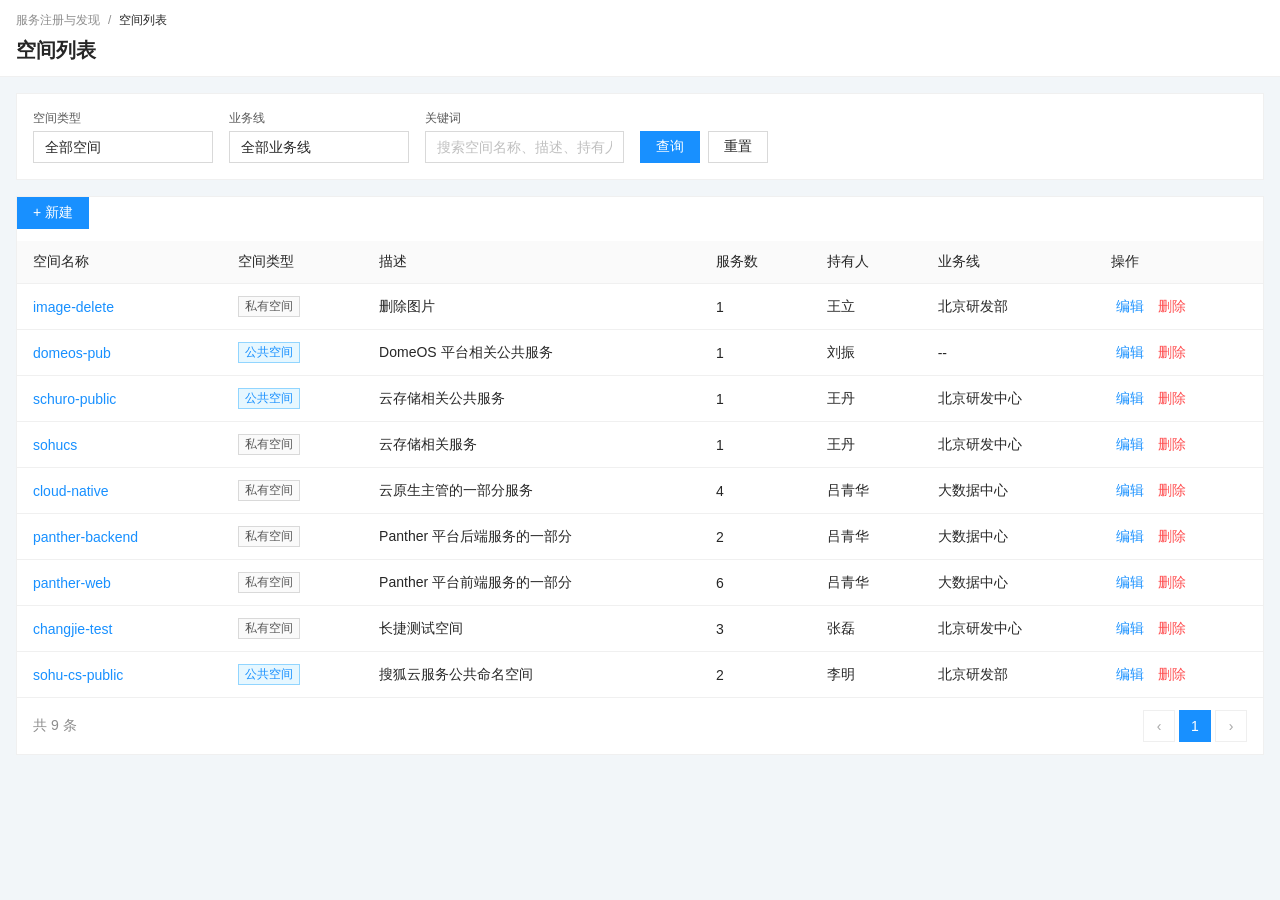
==== prototype/page/namespace/namespace-list.html @ 2cbe524a "init: upload SRSD project" ====
<!DOCTYPE html>
<html lang="zh-CN">
<head>
  <meta charset="UTF-8" />
  <meta name="viewport" content="width=device-width, initial-scale=1.0" />
  <title>命名空间 - 服务注册与发现</title>
  <link rel="stylesheet" href="../../css/base.css" />
  <style>
    .type-tag { font-size: 12px; padding: 1px 6px; border-radius: 0; border: 1px solid; display: inline-block; }
    .type-public { color: #1890ff; background: #e6f7ff; border-color: #91d5ff; }
    .type-private { color: rgba(0,0,0,0.65); background: #fafafa; border-color: #d9d9d9; }
  </style>
</head>
<body>
  <div class="toast-list"></div>
  <div id="confirm-overlay" class="confirm-overlay" style="display:none" onclick="if(event.target===this)closeConfirm()">
    <div class="confirm-box">
      <div class="confirm-title"><span>⚠️</span><span id="confirm-title">操作确认</span></div>
      <div class="confirm-content" id="confirm-content"></div>
      <div class="confirm-actions">
        <button class="btn btn-default" onclick="closeConfirm()">取消</button>
        <button class="btn btn-danger" onclick="confirmOk()">确定</button>
      </div>
    </div>
  </div>
<main class="main-content">
      <div class="page-header">
        <nav class="breadcrumb">
          <span>服务注册与发现</span><span class="sep">/</span><span class="current">空间列表</span>
        </nav>
        <div class="page-title-row">
          <h2 class="page-title">空间列表</h2>
        </div>
      </div>

      <div class="content-body">
        <div class="search-bar">
          <div class="search-item">
            <label>空间类型</label>
            <select id="search-type" class="ant-select">
              <option value="">全部空间</option>
              <option value="public">公共空间</option>
              <option value="private">私有空间</option>
            </select>
          </div>
          <div class="search-item">
            <label>业务线</label>
            <select id="search-bizline" class="ant-select">
              <option value="">全部业务线</option>
              <option value="北京研发部">北京研发部</option>
              <option value="北京研发中心">北京研发中心</option>
              <option value="大数据中心">大数据中心</option>
            </select>
          </div>
          <div class="search-item">
            <label>关键词</label>
            <input id="search-kw" class="ant-input" placeholder="搜索空间名称、描述、持有人" onkeyup="if(event.key==='Enter')handleSearch()" />
          </div>
          <div class="search-actions">
            <button class="btn btn-primary" onclick="handleSearch()">查询</button>
            <button class="btn btn-default" onclick="handleReset()">重置</button>
          </div>
        </div>

        <div class="ant-card">
          <div style="display:flex;align-items:center;margin-bottom:12px">
            <button class="btn btn-primary" onclick="openCreateModal()">+ 新建</button>
          </div>
          <table class="ant-table" style="width:100%">
            <thead>
              <tr>
                <th>空间名称</th>
                <th>空间类型</th>
                <th>描述</th>
                <th>服务数</th>
                <th>持有人</th>
                <th>业务线</th>
                <th>操作</th>
              </tr>
            </thead>
            <tbody id="table-body"></tbody>
          </table>
          <div class="table-footer">
            <span id="page-total" class="pagination-total"></span>
            <div id="pagination" class="ant-pagination"></div>
          </div>
        </div>
      </div>
    </main>
  </div>

  <div id="ns-modal" class="modal-overlay" style="display:none" onclick="if(event.target===this)closeNsModal()">
    <div class="ant-modal">
      <div class="modal-header">
        <span id="modal-title" class="modal-title">新建空间</span>
        <button class="modal-close" onclick="closeNsModal()">×</button>
      </div>
      <div class="modal-body">
        <div class="form-item">
          <label class="form-label required">空间名称</label>
          <div class="form-control">
            <input id="form-name" class="ant-input" placeholder="以小写字母开头，可包含小写字母、数字和连字符" />
            <div id="error-name" class="form-error-msg" style="display:none"></div>
            <div class="form-hint">以小写字母开头，可包含小写字母、数字和连字符，不能以连字符结尾</div>
          </div>
        </div>
        <div class="form-item">
          <label class="form-label required">空间类型</label>
          <div class="form-control">
            <select id="form-type" class="ant-select">
              <option value="">请选择</option>
              <option value="public">公共空间</option>
              <option value="private">私有空间</option>
            </select>
            <div id="error-type" class="form-error-msg" style="display:none"></div>
          </div>
        </div>
        <div class="form-item">
          <label class="form-label">空间描述</label>
          <div class="form-control">
            <textarea id="form-desc" class="ant-input" rows="3" placeholder="请输入空间描述（选填）"></textarea>
          </div>
        </div>
      </div>
      <div class="modal-footer">
        <button class="btn btn-default" onclick="closeNsModal()">取消</button>
        <button class="btn btn-primary" onclick="submitNsModal()">确定</button>
      </div>
    </div>

<script src="../../data/namespaces.js"></script>
<script src="../../js/common.js"></script>
<script>
const PAGE_SIZE = 10;
let currentPage = 1;
let editingId = null;
let activeFilter = { type: '', bizline: '', kw: '' };


const { load, save } = useStorage('srsd_namespaces', SEED_NAMESPACES);
let list = load();

function getFilteredList() {
  return list.filter(item => {
    const typeOk    = !activeFilter.type    || item.type === activeFilter.type;
    const bizlineOk = !activeFilter.bizline || item.bizline === activeFilter.bizline;
    const kwOk      = !activeFilter.kw      || item.name.includes(activeFilter.kw) || item.desc.includes(activeFilter.kw) || item.owner.includes(activeFilter.kw);
    return typeOk && bizlineOk && kwOk;
  });
}

function getPagedList(filtered) {
  const start = (currentPage - 1) * PAGE_SIZE;
  return filtered.slice(start, start + PAGE_SIZE);
}

function renderTable() {
  const filtered = getFilteredList();
  const paged = getPagedList(filtered);
  const tbody = document.getElementById('table-body');
  document.getElementById('page-total').textContent = `共 ${filtered.length} 条`;

  if (paged.length === 0) {
    tbody.innerHTML = '<tr><td colspan="7"><div class="empty-table">暂无数据</div></td></tr>';
    return;
  }
  tbody.innerHTML = paged.map(row => `
    <tr data-id="${escHtml(row.id)}">
      <td><a href="#">${escHtml(row.name)}</a></td>
      <td><span class="type-tag ${row.type === 'public' ? 'type-public' : 'type-private'}">${row.type === 'public' ? '公共空间' : '私有空间'}</span></td>
      <td>${escHtml(row.desc || '--')}</td>
      <td>${escHtml(String(row.serviceCount))}</td>
      <td>${escHtml(row.owner)}</td>
      <td>${escHtml(row.bizline || '--')}</td>
      <td>
        <button class="btn btn-link" data-action="edit" data-id="${escHtml(row.id)}">编辑</button>
        <button class="btn btn-link danger" data-action="delete" data-id="${escHtml(row.id)}">删除</button>
      </td>
    </tr>
  `).join('');
  renderPagination(filtered.length);
}

function renderPagination(total) {
  const totalPages = Math.max(1, Math.ceil(total / PAGE_SIZE));
  let html = `<button class="page-btn" ${currentPage === 1 ? 'disabled' : ''} data-page="${currentPage - 1}">‹</button>`;
  for (let p = 1; p <= totalPages; p++) {
    html += `<button class="page-btn ${p === currentPage ? 'active' : ''}" data-page="${p}">${p}</button>`;
  }
  html += `<button class="page-btn" ${currentPage >= totalPages ? 'disabled' : ''} data-page="${currentPage + 1}">›</button>`;
  document.getElementById('pagination').innerHTML = html;
}

document.getElementById('table-body').addEventListener('click', e => {
  const btn = e.target.closest('[data-action]');
  if (!btn) return;
  const id = btn.dataset.id;
  if (btn.dataset.action === 'edit') openEditModal(id);
  if (btn.dataset.action === 'delete') handleConfirmDelete(id);
});

document.getElementById('pagination').addEventListener('click', e => {
  const btn = e.target.closest('[data-page]');
  if (!btn || btn.disabled) return;
  const filtered = getFilteredList();
  const totalPages = Math.max(1, Math.ceil(filtered.length / PAGE_SIZE));
  const p = Number(btn.dataset.page);
  if (p >= 1 && p <= totalPages) { currentPage = p; renderTable(); }
});

function handleSearch() {
  activeFilter.type    = document.getElementById('search-type').value;
  activeFilter.bizline = document.getElementById('search-bizline').value;
  activeFilter.kw      = document.getElementById('search-kw').value.trim();
  currentPage = 1;
  renderTable();
}

function handleReset() {
  document.getElementById('search-type').value    = '';
  document.getElementById('search-bizline').value = '';
  document.getElementById('search-kw').value      = '';
  activeFilter = { type: '', bizline: '', kw: '' };
  currentPage = 1;
  renderTable();
}

function openCreateModal() {
  editingId = null;
  document.getElementById('modal-title').textContent = '新建空间';
  document.getElementById('form-name').value = '';
  document.getElementById('form-name').disabled = false;
  document.getElementById('form-type').value = '';
  document.getElementById('form-desc').value = '';
  setFieldError('name', '');
  setFieldError('type', '');
  openModal(document.getElementById('ns-modal'));
}

function openEditModal(id) {
  const row = list.find(r => r.id === id);
  if (!row) return;
  editingId = id;
  document.getElementById('modal-title').textContent = '编辑空间';
  document.getElementById('form-name').value = row.name;
  document.getElementById('form-name').disabled = true;
  document.getElementById('form-type').value = row.type;
  document.getElementById('form-desc').value = row.desc || '';
  setFieldError('name', '');
  setFieldError('type', '');
  openModal(document.getElementById('ns-modal'));
}

function closeNsModal() {
  closeModal(document.getElementById('ns-modal'));
}

function setFieldError(field, msg) {
  const errEl   = document.getElementById(`error-${field}`);
  const inputEl = document.getElementById(`form-${field}`);
  errEl.textContent   = msg;
  errEl.style.display = msg ? 'block' : 'none';
  if (inputEl) inputEl.classList.toggle('error', !!msg);
}

function validateName(val) {
  if (!val.trim()) return '空间名称不能为空';
  if (!/^[a-z][a-z0-9-]*[a-z0-9]$/.test(val) && !/^[a-z]$/.test(val)) return '以小写字母开头，可包含小写字母、数字和连字符，不能以连字符结尾';
  return '';
}

function submitNsModal() {
  const name = document.getElementById('form-name').value.trim();
  const type = document.getElementById('form-type').value;
  const desc = document.getElementById('form-desc').value.trim();

  let valid = true;
  if (!editingId) {
    const nameErr = validateName(name);
    setFieldError('name', nameErr);
    if (nameErr) valid = false;
  }
  if (!type) { setFieldError('type', '请选择空间类型'); valid = false; } else { setFieldError('type', ''); }
  if (!valid) return;

  if (editingId) {
    const item = list.find(r => r.id === editingId);
    if (item) Object.assign(item, { type, desc, updatedAt: now() });
    save(list);
    showToast('编辑成功');
  } else {
    if (list.find(r => r.name === name)) { setFieldError('name', '空间名称已存在'); return; }
    list.unshift({ id: genId(), name, type, desc, serviceCount: 0, owner: '吕青华', bizline: '大数据中心', createdAt: now(), updatedAt: now() });
    save(list);
    currentPage = 1;
    showToast('创建成功');
  }
  closeNsModal();
  renderTable();
}

function handleConfirmDelete(id) {
  const row = list.find(r => r.id === id);
  confirm2(`确认删除命名空间「${row?.name}」？删除后无法恢复。`, () => {
    list = list.filter(r => r.id !== id);
    save(list);
    renderTable();
    showToast('删除成功');
  });
}

renderTable();
</script>
</body>
</html>
---- prototype/css/base.css ----
/* ===== Design Tokens (CSS Variables) ===== */
:root {
  /* 主色 */
  --color-primary:        #1890ff;
  --color-primary-hover:  #40a9ff;
  --color-primary-bg:     #e6f7ff;
  --color-primary-border: #91d5ff;

  /* 成功色 */
  --color-success:        #52c41a;
  --color-success-bg:     #f6ffed;
  --color-success-border: #b7eb8f;

  /* 警告色 */
  --color-warning:        #faad14;
  --color-warning-bg:     #fffbe6;
  --color-warning-border: #ffe58f;

  /* 错误/危险色 */
  --color-error:          #ff4d4f;
  --color-error-hover:    #ff7875;
  --color-error-bg:       #fff2f0;
  --color-error-border:   #ffccc7;

  /* 文字色 */
  --text-primary:     rgba(0, 0, 0, 0.85);
  --text-secondary:   rgba(0, 0, 0, 0.65);
  --text-hint:        rgba(0, 0, 0, 0.45);
  --text-placeholder: rgba(0, 0, 0, 0.25);

  /* 背景色 */
  --bg-page:         #f2f6f9;
  --bg-card:         #fff;
  --bg-table-header: #fafafa;

  /* 边框/分割线 */
  --border-base:    #d9d9d9;
  --border-divider: #f0f0f0;

  /* 侧边栏 */
  --sider-width:       200px;
  --sider-bg:          #001529;
  --sider-text:        rgba(255, 255, 255, 0.65);
  --sider-text-hover:  #fff;
  --sider-hover-bg:    rgba(255, 255, 255, 0.08);
  --sider-group-text:  rgba(255, 255, 255, 0.35);
  --sider-active-bg:   #1890ff;
  --sider-active-text: #fff;

  /* 遮罩/阴影 */
  --overlay-bg:   rgba(0, 0, 0, 0.45);
  --shadow-base:  0 3px 6px rgba(0, 0, 0, 0.12);
  --shadow-popup: 0 6px 16px rgba(0, 0, 0, 0.12);

  /* 布局尺寸 */
  --header-height:   48px;
  --content-padding: 16px;
  --base-gap:        8px;
  --grid-gutter:     16px;

  /* 组件尺寸 */
  --btn-height:       32px;
  --btn-sm-height:    24px;
  --input-height:     32px;
  --menu-item-height: 40px;
  --modal-width:      520px;
  --confirm-width:    416px;
  --toast-top:        56px;

  /* 圆角（全部为 0，符合 Panther 平台规范） */
  --radius: 0;
}

/* ===== Reset ===== */
*, *::before, *::after { box-sizing: border-box; margin: 0; padding: 0; }

body {
  font-family: "PingFangSC", "helvetica neue", "hiragino sans gb", "arial",
               "microsoft yahei ui", "microsoft yahei", "simsun", "sans-serif";
  font-size: 14px;
  color: var(--text-primary);
  background: var(--bg-page);
}

a { color: var(--color-primary); text-decoration: none; }
a:hover { color: var(--color-primary-hover); }

/* ===== Wrapper ===== */
/* Panther 平台已提供固定 48px 顶部导航，.wrapper 预留偏移 */
.wrapper {
  margin-top: var(--header-height);
  min-height: calc(100vh - var(--header-height));
  display: flex;
  flex-direction: column;
}

/* ===== Layout ===== */
.layout-body { display: flex; flex: 1; min-height: 0; }

/* ===== Sider ===== */
.sider {
  width: var(--sider-width);
  background: var(--sider-bg);
  flex-shrink: 0;
  overflow-y: auto;
}

.sider-title {
  height: 49px;
  display: flex;
  align-items: center;
  padding: 0 16px;
  color: #fff;
  font-size: 14px;
  font-weight: 500;
  border-bottom: 1px solid hsla(0, 0%, 100%, 0.45);
  white-space: nowrap;
  overflow: hidden;
  text-overflow: ellipsis;
}

.side-menu { list-style: none; padding: var(--base-gap) 0; }

.menu-item a {
  display: flex;
  align-items: center;
  gap: var(--base-gap);
  padding: 0 16px;
  height: var(--menu-item-height);
  color: var(--sider-text);
  cursor: pointer;
  transition: color 0.2s, background 0.2s;
  text-decoration: none;
}

.menu-item a:hover { color: var(--sider-text-hover); background: var(--sider-hover-bg); }
.menu-item.active a { color: var(--sider-active-text); background: var(--sider-active-bg); }

.menu-group-title {
  padding: 16px 16px 4px;
  font-size: 11px;
  color: var(--sider-group-text);
  text-transform: uppercase;
  letter-spacing: 0.5px;
}

/* ===== Collapsible Menu Group ===== */
.menu-group-header {
  display: flex;
  align-items: center;
  justify-content: space-between;
  padding: 0 16px;
  height: var(--menu-item-height);
  color: var(--sider-text);
  cursor: pointer;
  transition: color 0.2s, background 0.2s;
  user-select: none;
}

.menu-group-header span:first-child {
  display: flex;
  align-items: center;
  gap: 6px;
}

.menu-icon { font-size: 14px; }

.menu-group-header:hover {
  color: var(--sider-text-hover);
  background: var(--sider-hover-bg);
}

.menu-group.expanded > .menu-group-header,
.menu-group.has-active > .menu-group-header {
  color: var(--sider-text-hover);
}

.menu-arrow {
  font-size: 12px;
  color: var(--sider-text);
  transition: transform 0.2s;
  flex-shrink: 0;
  line-height: 1;
}

.menu-group.expanded > .menu-group-header .menu-arrow {
  transform: rotate(90deg);
}

/* Sub-menu collapse animation */
.sub-menu {
  list-style: none;
  padding: 0;
  overflow: hidden;
  max-height: 0;
  transition: max-height 0.25s ease;
}

.menu-group.expanded > .sub-menu { max-height: 200px; }

.sub-menu .menu-item a {
  padding-left: 40px;
  height: 36px;
  font-size: 13px;
  color: var(--sider-text);
}

.sub-menu .menu-item a:hover {
  color: var(--sider-text-hover);
  background: var(--sider-hover-bg);
}

.sub-menu .menu-item.active a {
  color: #fff;
  background: rgba(24, 144, 255, 0.25);
  border-left: 2px solid var(--color-primary);
  padding-left: 38px;
}

/* ===== Main Content ===== */
.main-content {
  flex: 1;
  background: var(--bg-page);
  display: flex;
  flex-direction: column;
  overflow: auto;
  min-width: 0;
}

.page-header {
  background: var(--bg-card);
  padding: 12px var(--content-padding);
  border-bottom: 1px solid var(--border-divider);
}

.breadcrumb { font-size: 12px; color: var(--text-hint); margin-bottom: var(--base-gap); }
.breadcrumb .sep { margin: 0 var(--base-gap); }
.breadcrumb .current { color: var(--text-primary); }

.page-title-row {
  display: flex;
  align-items: center;
  justify-content: space-between;
}

.page-title { font-size: 20px; font-weight: 600; }
.page-actions { display: flex; gap: var(--base-gap); }
.content-body { padding: var(--content-padding); flex: 1; display: flex; flex-direction: column; gap: var(--grid-gutter); }

/* ===== Grid ===== */
.row { display: flex; flex-wrap: wrap; margin: 0 calc(var(--grid-gutter) / -2); row-gap: var(--grid-gutter); }
.col { padding: 0 calc(var(--grid-gutter) / 2); }
.col-6  { width: 25%; }
.col-8  { width: 33.333%; }
.col-12 { width: 50%; }
.col-16 { width: 66.666%; }
.col-24 { width: 100%; }

/* ===== Button ===== */
.btn {
  display: inline-flex;
  align-items: center;
  gap: 4px;
  height: var(--btn-height);
  padding: 0 15px;
  font-size: 14px;
  border-radius: var(--radius);
  border: 1px solid transparent;
  cursor: pointer;
  transition: all 0.2s;
  white-space: nowrap;
  outline: none;
  font-family: inherit;
}

.btn-primary { background: var(--color-primary); color: #fff; border-color: var(--color-primary); }
.btn-primary:hover:not(:disabled) { background: var(--color-primary-hover); border-color: var(--color-primary-hover); }

.btn-default { background: var(--bg-card); color: var(--text-primary); border-color: var(--border-base); }
.btn-default:hover:not(:disabled) { color: var(--color-primary); border-color: var(--color-primary); }

.btn-danger { background: var(--color-error); color: #fff; border-color: var(--color-error); }
.btn-danger:hover:not(:disabled) { background: var(--color-error-hover); border-color: var(--color-error-hover); }

.btn-link { background: transparent; color: var(--color-primary); border-color: transparent; padding: 0 4px; height: auto; }
.btn-link:hover:not(:disabled) { color: var(--color-primary-hover); }
.btn-link.danger { color: var(--color-error); }
.btn-link.danger:hover:not(:disabled) { color: var(--color-error-hover); }

.btn:disabled { opacity: 0.5; cursor: not-allowed; }
.btn-sm { height: var(--btn-sm-height); padding: 0 7px; font-size: 12px; }

/* ===== Form ===== */
.form-item { display: flex; align-items: flex-start; margin-bottom: 16px; }

.form-label {
  width: 120px;
  min-width: 120px;
  padding-top: 5px;
  font-size: 14px;
  color: var(--text-primary);
  text-align: right;
  padding-right: var(--base-gap);
  white-space: nowrap;
}

.form-label.required::before { content: "* "; color: var(--color-error); }
.form-control { flex: 1; }

.ant-input,
.ant-select,
.ant-textarea {
  width: 100%;
  height: var(--input-height);
  padding: 4px 11px;
  border: 1px solid var(--border-base);
  border-radius: var(--radius);
  font-size: 14px;
  font-family: inherit;
  color: var(--text-primary);
  outline: none;
  background: var(--bg-card);
  transition: border-color 0.2s, box-shadow 0.2s;
  -webkit-appearance: none;
}

textarea.ant-input { height: auto; resize: vertical; }

.ant-input:focus,
.ant-select:focus {
  border-color: var(--color-primary);
  box-shadow: 0 0 0 2px rgba(24, 144, 255, 0.2);
}

.ant-input.error,
.ant-select.error { border-color: var(--color-error); }

.ant-input::placeholder { color: var(--text-placeholder); }
.form-hint { font-size: 12px; color: var(--text-hint); margin-top: 4px; }
.form-error-msg { font-size: 12px; color: var(--color-error); margin-top: 4px; }
.form-actions { padding-left: 108px; display: flex; gap: var(--base-gap); }

/* ===== Card ===== */
.ant-card { background: var(--bg-card); border: 1px solid var(--border-divider); border-radius: var(--radius); }

.card-header {
  padding: 12px var(--content-padding);
  border-bottom: 1px solid var(--border-divider);
  display: flex;
  align-items: center;
  justify-content: space-between;
}

.card-title { font-size: 14px; font-weight: 500; color: var(--text-primary); }
.card-body { padding: var(--content-padding); }

/* ===== Stat Card ===== */
.stat-card { background: var(--bg-card); border: 1px solid var(--border-divider); padding: var(--content-padding); border-radius: var(--radius); }
.stat-label { font-size: 14px; color: var(--text-hint); }
.stat-value { font-size: 24px; font-weight: 600; margin: 4px 0; }
.stat-footer { font-size: 12px; color: var(--text-hint); }
.trend-up { color: var(--color-success); }
.trend-down { color: var(--color-error); }

/* ===== Table ===== */
.table-toolbar {
  display: flex;
  align-items: center;
  justify-content: space-between;
  padding: 12px var(--content-padding);
}

.toolbar-left,
.toolbar-right { display: flex; align-items: center; gap: var(--base-gap); }

.ant-table { width: 100%; border-collapse: collapse; background: var(--bg-card); font-size: 14px; }

.ant-table th {
  background: var(--bg-table-header);
  padding: 12px var(--content-padding);
  font-weight: 500;
  color: var(--text-primary);
  text-align: left;
  border-bottom: 1px solid var(--border-divider);
  white-space: nowrap;
}

.ant-table td { padding: 12px var(--content-padding); border-bottom: 1px solid var(--border-divider); color: var(--text-primary); }
.ant-table tbody tr:hover td { background: var(--color-primary-bg); }
.ant-table tbody tr:last-child td { border-bottom: none; }

.table-footer {
  padding: 12px var(--content-padding);
  display: flex;
  align-items: center;
  justify-content: space-between;
  background: var(--bg-card);
  border-top: 1px solid var(--border-divider);
}

.empty-table { text-align: center; padding: 48px; color: var(--text-placeholder); }

/* ===== Pagination ===== */
.ant-pagination { display: flex; align-items: center; gap: 4px; }
.pagination-total { color: var(--text-hint); margin-right: var(--base-gap); font-size: 14px; }

.page-btn {
  min-width: var(--btn-height);
  height: var(--btn-height);
  padding: 0 6px;
  border: 1px solid var(--border-base);
  background: var(--bg-card);
  border-radius: var(--radius);
  cursor: pointer;
  font-size: 14px;
  display: inline-flex;
  align-items: center;
  justify-content: center;
  color: var(--text-primary);
  font-family: inherit;
}

.page-btn:hover:not(:disabled) { color: var(--color-primary); border-color: var(--color-primary); }
.page-btn.active { background: var(--color-primary); color: #fff; border-color: var(--color-primary); }
.page-btn:disabled { opacity: 0.4; cursor: not-allowed; }

/* ===== Tabs ===== */
.tabs-nav { display: flex; border-bottom: 1px solid var(--border-divider); margin-bottom: 16px; }

.tab-item {
  padding: var(--base-gap) var(--content-padding);
  cursor: pointer;
  color: var(--text-secondary);
  border-bottom: 2px solid transparent;
  margin-bottom: -1px;
  transition: color 0.2s;
}

.tab-item:hover { color: var(--color-primary); }
.tab-item.active { color: var(--color-primary); border-bottom-color: var(--color-primary); }

/* ===== Description List ===== */
.desc-list {
  display: grid;
  grid-template-columns: repeat(2, minmax(0, 1fr));
  gap: 16px 24px;
}

.desc-item {
  min-width: 0;
  padding-bottom: 12px;
  border-bottom: 1px solid var(--border-divider);
}

.desc-label { font-size: 12px; color: var(--text-hint); margin-bottom: 4px; }
.desc-value { color: var(--text-primary); word-break: break-word; }

/* ===== Tag ===== */
.tag {
  display: inline-block;
  padding: 0 7px;
  font-size: 12px;
  line-height: 20px;
  border-radius: var(--radius);
  border: 1px solid;
}

.tag-success    { color: var(--color-success); background: var(--color-success-bg); border-color: var(--color-success-border); }
.tag-error      { color: var(--color-error);   background: var(--color-error-bg);   border-color: var(--color-error-border);   }
.tag-warning    { color: var(--color-warning);  background: var(--color-warning-bg); border-color: var(--color-warning-border); }
.tag-processing { color: var(--color-primary);  background: var(--color-primary-bg); border-color: var(--color-primary-border); }
.tag-default    { color: var(--text-secondary); background: var(--bg-table-header);  border-color: var(--border-base); }

/* ===== Status Badge ===== */
.status-dot { display: inline-block; width: 8px; height: 8px; border-radius: 50%; margin-right: 4px; }
.status-dot.success    { background: var(--color-success); }
.status-dot.error      { background: var(--color-error); }
.status-dot.warning    { background: var(--color-warning); }
.status-dot.default    { background: var(--border-base); }
.status-dot.processing { background: var(--color-primary); }

/* ===== Modal ===== */
.modal-overlay {
  position: fixed;
  inset: 0;
  background: var(--overlay-bg);
  z-index: 1000;
  display: flex;
  align-items: flex-start;
  justify-content: center;
  padding-top: 80px;
}

.ant-modal {
  background: var(--bg-card);
  border-radius: var(--radius);
  width: var(--modal-width);
  max-height: calc(100vh - 120px);
  display: flex;
  flex-direction: column;
  box-shadow: var(--shadow-popup);
}

.modal-header {
  padding: 16px 24px;
  border-bottom: 1px solid var(--border-divider);
  display: flex;
  align-items: center;
  justify-content: space-between;
  flex-shrink: 0;
}

.modal-title { font-size: 16px; font-weight: 500; }
.modal-close { background: none; border: none; cursor: pointer; font-size: 18px; color: var(--text-hint); font-family: inherit; }
.modal-close:hover { color: var(--text-secondary); }
.modal-body { padding: 24px; overflow-y: auto; flex: 1; }

.modal-footer {
  padding: 10px 16px;
  border-top: 1px solid var(--border-divider);
  display: flex;
  justify-content: flex-end;
  gap: var(--base-gap);
  flex-shrink: 0;
}

/* ===== Search Bar ===== */
.search-bar {
  background: var(--bg-card);
  padding: var(--content-padding);
  display: flex;
  flex-wrap: wrap;
  gap: var(--grid-gutter);
  align-items: flex-end;
  border: 1px solid var(--border-divider);
}

.search-item { display: flex; flex-direction: column; gap: 4px; min-width: 180px; }
.search-item label { font-size: 12px; color: var(--text-secondary); }
.search-actions { display: flex; gap: var(--base-gap); }

/* ===== Alert ===== */
.alert {
  padding: var(--base-gap) var(--content-padding);
  border-radius: var(--radius);
  border: 1px solid;
  display: flex;
  align-items: flex-start;
  gap: var(--base-gap);
}

.alert-info    { background: var(--color-primary-bg);  border-color: var(--color-primary-border); color: var(--color-primary); }
.alert-success { background: var(--color-success-bg);  border-color: var(--color-success-border); color: var(--color-success); }
.alert-warning { background: var(--color-warning-bg);  border-color: var(--color-warning-border); color: var(--color-warning); }
.alert-error   { background: var(--color-error-bg);    border-color: var(--color-error-border);   color: var(--color-error);   }

/* ===== Steps ===== */
.ant-steps { display: flex; align-items: flex-start; margin-bottom: 24px; }
.step-item { display: flex; align-items: flex-start; flex: 1; position: relative; }

.step-item:not(:last-child)::after {
  content: "";
  position: absolute;
  top: 16px;
  left: 44px;
  right: 0;
  height: 1px;
  background: var(--border-divider);
}

.step-item.completed::after { background: var(--color-primary); }

.step-icon {
  width: 32px;
  height: 32px;
  border-radius: var(--radius);
  display: flex;
  align-items: center;
  justify-content: center;
  font-size: 14px;
  border: 1px solid var(--border-base);
  background: var(--bg-card);
  color: var(--text-hint);
  flex-shrink: 0;
  margin-right: var(--base-gap);
  z-index: 1;
}

.step-item.completed .step-icon { background: var(--color-primary); border-color: var(--color-primary); color: #fff; }
.step-item.active .step-icon { border-color: var(--color-primary); color: var(--color-primary); font-weight: 600; }
.step-title { font-size: 14px; font-weight: 500; }
.step-desc { font-size: 12px; color: var(--text-hint); margin-top: 2px; }

/* ===== Confirm Dialog ===== */
.confirm-overlay {
  position: fixed;
  inset: 0;
  background: var(--overlay-bg);
  z-index: 1100;
  display: flex;
  align-items: center;
  justify-content: center;
}

.confirm-box {
  background: var(--bg-card);
  width: var(--confirm-width);
  padding: 24px;
  border-radius: var(--radius);
  box-shadow: var(--shadow-popup);
}

.confirm-title { font-size: 16px; font-weight: 500; margin-bottom: var(--base-gap); display: flex; align-items: center; gap: var(--base-gap); }
.confirm-content { color: var(--text-secondary); margin-bottom: 24px; padding-left: 28px; }
.confirm-actions { display: flex; justify-content: flex-end; gap: var(--base-gap); }

/* ===== Toast / Message ===== */
.toast-list {
  position: fixed;
  top: var(--toast-top);
  left: 50%;
  transform: translateX(-50%);
  z-index: 2000;
  display: flex;
  flex-direction: column;
  gap: var(--base-gap);
  pointer-events: none;
}

.toast {
  background: var(--bg-card);
  border-radius: var(--radius);
  padding: var(--base-gap) var(--content-padding);
  box-shadow: var(--shadow-base);
  display: flex;
  align-items: center;
  gap: var(--base-gap);
  font-size: 14px;
  pointer-events: auto;
  animation: toast-in 0.2s ease;
}

@keyframes toast-in { from { opacity: 0; transform: translateY(-8px); } to { opacity: 1; transform: none; } }

/* ===== Result State ===== */
.result-state {
  min-height: 320px;
  display: flex;
  flex-direction: column;
  align-items: center;
  justify-content: center;
  gap: 12px;
  padding: 32px;
  background: var(--bg-card);
  border: 1px solid var(--border-divider);
  text-align: center;
}

.result-title { font-size: 20px; font-weight: 600; color: var(--text-primary); }
.result-desc { color: var(--text-secondary); max-width: 480px; }

/* ===== Page Footer Bar ===== */
.page-footer-bar {
  position: sticky;
  bottom: 0;
  z-index: 10;
  display: flex;
  justify-content: flex-end;
  gap: var(--base-gap);
  padding: 12px 16px;
  background: rgba(255, 255, 255, 0.96);
  border-top: 1px solid var(--border-divider);
  box-shadow: 0 -2px 8px rgba(0, 0, 0, 0.04);
}

/* ===== Misc ===== */
.divider { border: none; border-top: 1px solid var(--border-divider); margin: 16px 0; }
.text-muted { color: var(--text-hint); }
.text-danger { color: var(--color-error); }
.mt-16 { margin-top: 16px; }
.mb-16 { margin-bottom: 16px; }

::-webkit-scrollbar { width: 6px; height: 6px; }
::-webkit-scrollbar-thumb { background: rgba(0, 0, 0, 0.15); border-radius: var(--radius); }
::-webkit-scrollbar-track { background: transparent; }
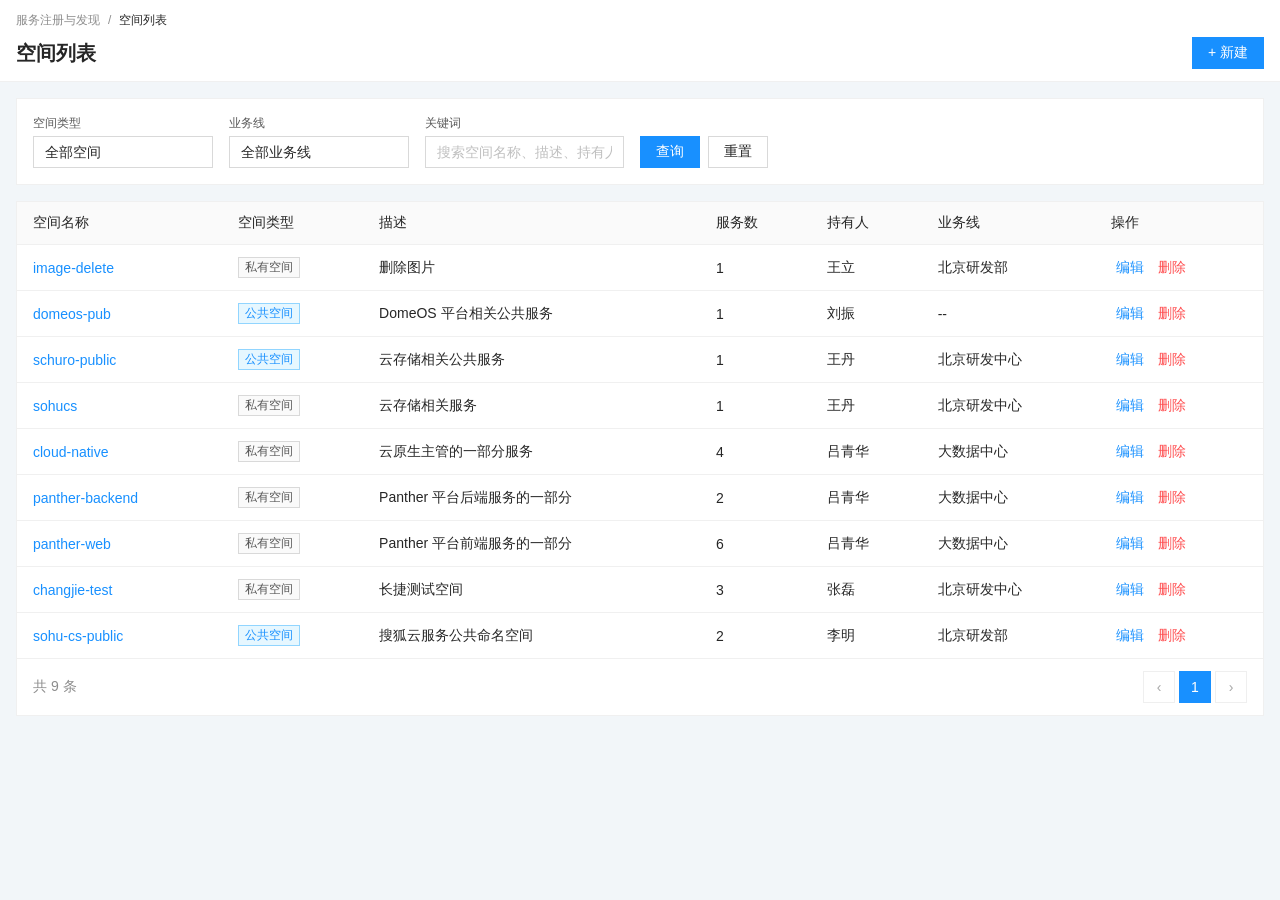
==== commit 10615512: "refactor(ui): 统一按钮位置并优化页面布局 - 将新建按钮移动到页面标题行右侧 - 调整服务详情页实例管理按钮位置 - 删除未使用的规格文档 - 简化虚拟服务路由配置逻辑 - 优化安全配置" ====
--- a/prototype/page/namespace/namespace-list.html
+++ b/prototype/page/namespace/namespace-list.html
@@ -30,6 +30,9 @@
         </nav>
         <div class="page-title-row">
           <h2 class="page-title">空间列表</h2>
+          <div class="page-actions">
+            <button class="btn btn-primary" onclick="openCreateModal()">+ 新建</button>
+          </div>
         </div>
       </div>
 
@@ -63,9 +66,6 @@
         </div>
 
         <div class="ant-card">
-          <div style="display:flex;align-items:center;margin-bottom:12px">
-            <button class="btn btn-primary" onclick="openCreateModal()">+ 新建</button>
-          </div>
           <table class="ant-table" style="width:100%">
             <thead>
               <tr>
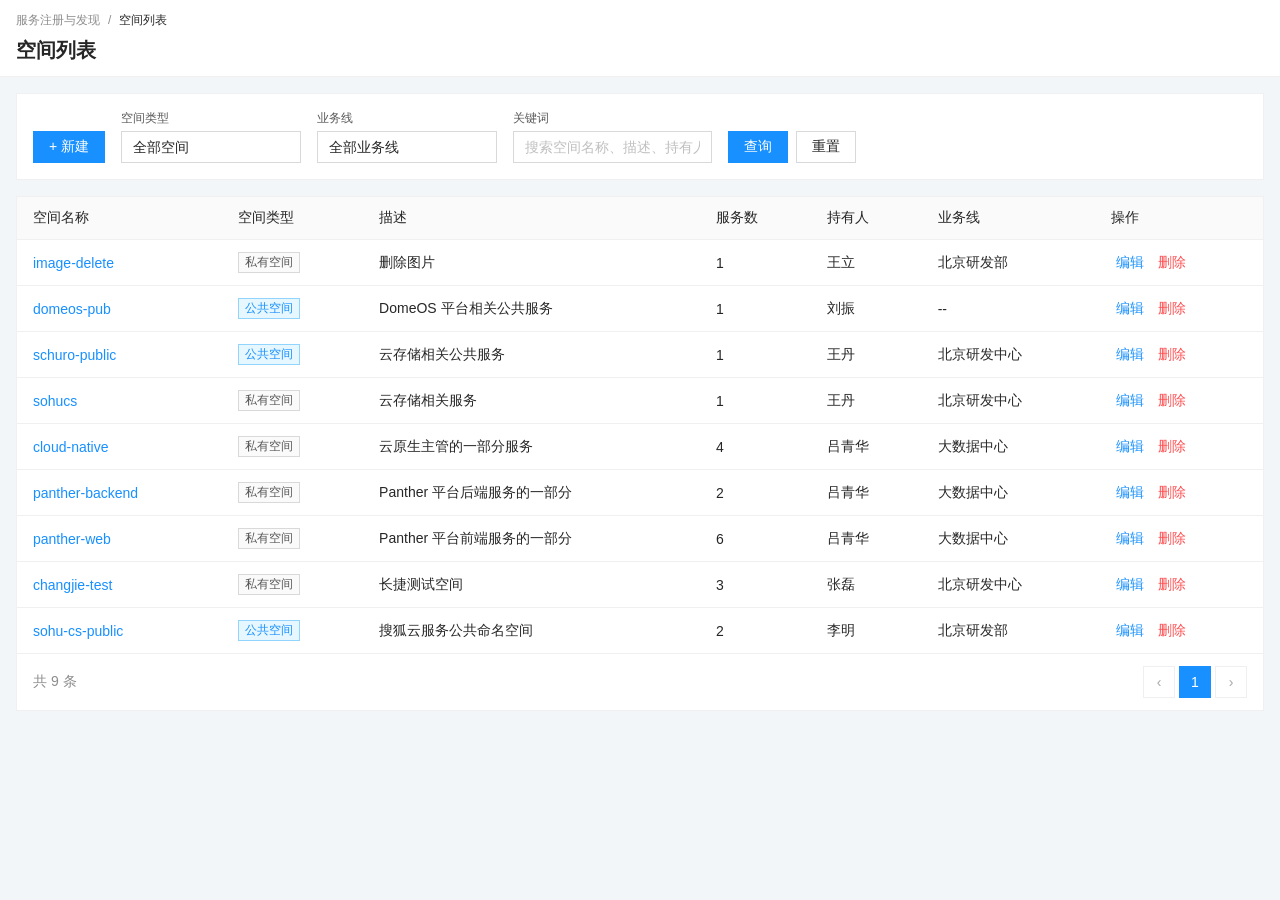
==== commit 43845ab1: "feat: 重构虚拟服务路由配置并优化UI交互 refactor(apply-list): 将新建申请按钮移至搜索栏右侧 style(namespace-list): 调整新建按钮位置和样式 docs" ====
--- a/prototype/page/namespace/namespace-list.html
+++ b/prototype/page/namespace/namespace-list.html
@@ -30,14 +30,12 @@
         </nav>
         <div class="page-title-row">
           <h2 class="page-title">空间列表</h2>
-          <div class="page-actions">
-            <button class="btn btn-primary" onclick="openCreateModal()">+ 新建</button>
-          </div>
         </div>
       </div>
 
       <div class="content-body">
         <div class="search-bar">
+          <button class="btn btn-primary" onclick="openCreateModal()" style="align-self:flex-end;white-space:nowrap">+ 新建</button>
           <div class="search-item">
             <label>空间类型</label>
             <select id="search-type" class="ant-select">
